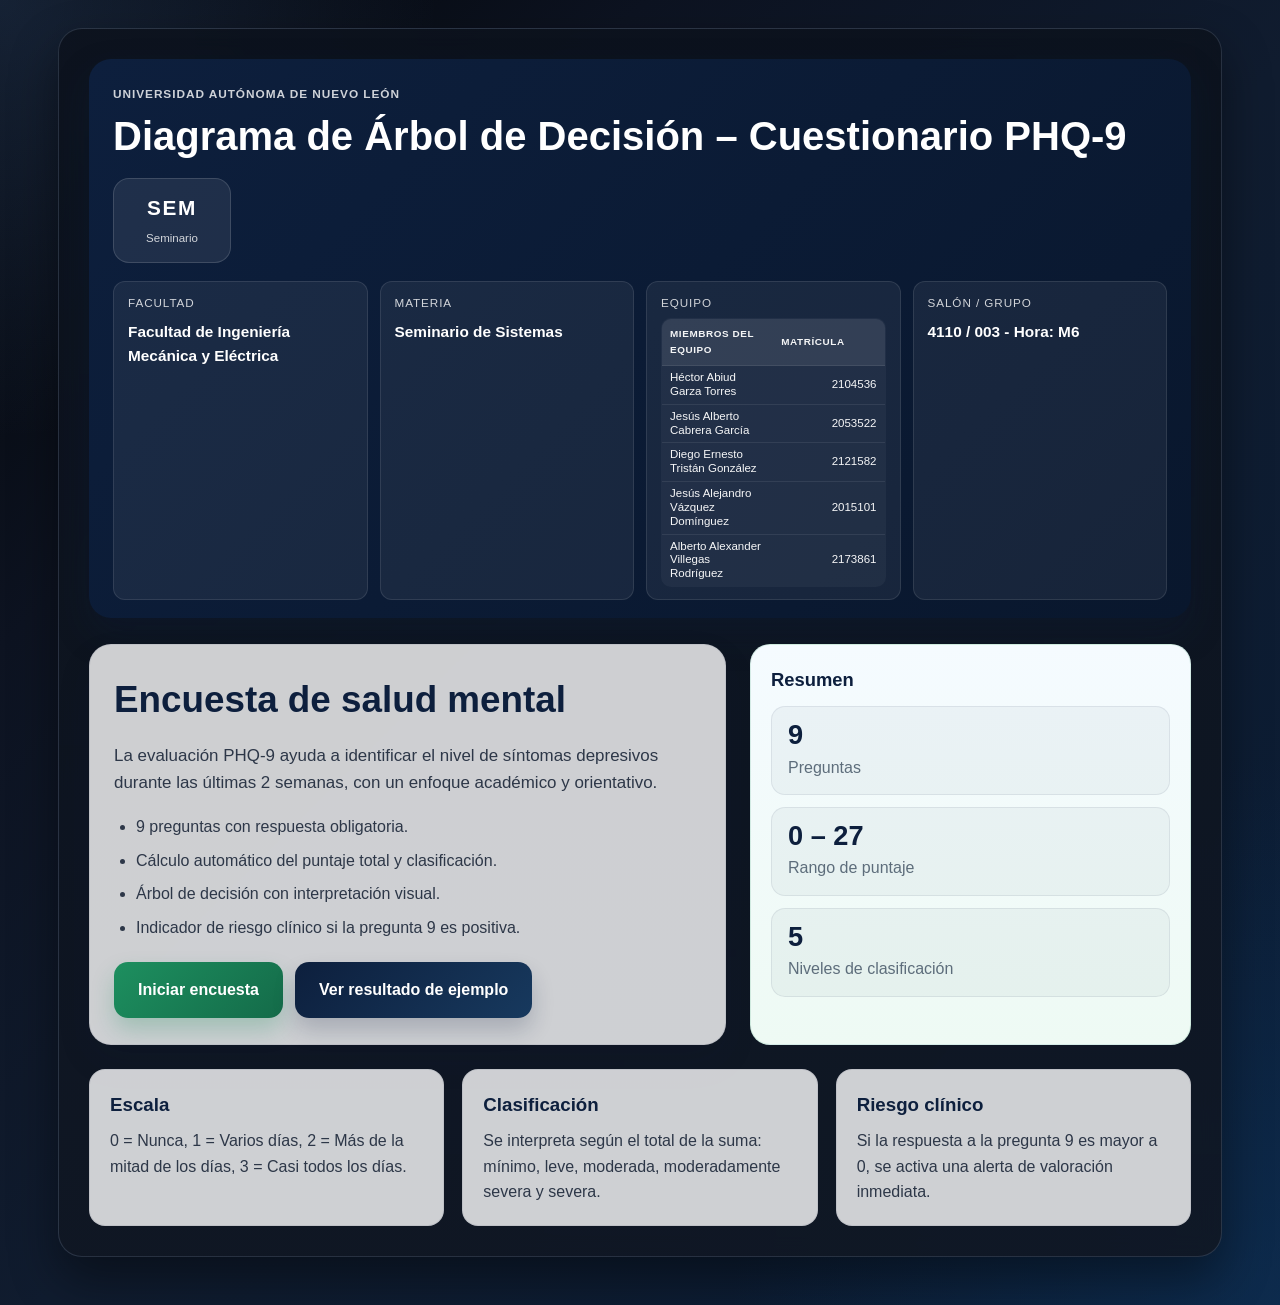
==== index.html @ 04b00671 "Add files via upload" ====
<!DOCTYPE html>
<html lang="es">
  <head>
    <meta charset="UTF-8" />
    <meta name="viewport" content="width=device-width, initial-scale=1.0" />
    <title>Diagrama de Árbol de Decisión – Cuestionario PHQ-9</title>
    <style>
      :root {
        --navy: #0d1f3d;
        --navy-deep: #09172d;
        --green: #1d8f5f;
        --green-deep: #146b49;
        --green-soft: #ebf8f1;
        --blue-soft: #edf4ff;
        --gray-50: #f8fafc;
        --gray-100: #eef3f7;
        --gray-200: #dfe7ee;
        --gray-500: #5d6d7b;
        --gray-700: #2d3748;
        --danger: #b42318;
        --danger-soft: #fff1f2;
        --shadow: 0 18px 40px rgba(8, 22, 43, 0.18);
      }

      * { box-sizing: border-box; }
      html { scroll-behavior: smooth; }
      body {
        margin: 0;
        min-height: 100vh;
        font-family: Arial, Helvetica, sans-serif;
        background:
          radial-gradient(circle at top left, rgba(106, 160, 255, 0.18), transparent 24%),
          radial-gradient(circle at bottom right, rgba(15, 52, 92, 0.6), transparent 30%),
          linear-gradient(135deg, #030608 0%, #0d1321 25%, #101c2f 52%, #0a1d36 100%);
        color: var(--gray-700);
        line-height: 1.6;
      }

      .container {
        max-width: 1200px;
        margin: 0 auto;
        padding: 28px 18px 48px;
      }

      .page-shell {
        background: linear-gradient(180deg, rgba(12, 18, 29, 0.88), rgba(16, 23, 35, 0.9));
        border: 1px solid rgba(148, 170, 199, 0.2);
        border-radius: 24px;
        box-shadow: 0 22px 48px rgba(0, 0, 0, 0.42);
        backdrop-filter: blur(10px);
        padding: 30px;
      }

      .topbar {
        background: linear-gradient(135deg, var(--navy) 0%, var(--navy-deep) 100%);
        color: #fff;
        border-radius: 22px;
        padding: 26px 24px 18px;
        box-shadow: 0 16px 35px rgba(13, 31, 61, 0.25);
      }

      .topbar-head {
        display: flex;
        align-items: flex-start;
        justify-content: space-between;
        gap: 18px;
        flex-wrap: wrap;
      }

      .eyebrow {
        margin: 0 0 8px;
        color: rgba(255,255,255,0.8);
        letter-spacing: 0.08em;
        text-transform: uppercase;
        font-size: 0.74rem;
        font-weight: 700;
      }

      h1 {
        margin: 0;
        font-size: clamp(2rem, 1.7rem + 1vw, 3rem);
        line-height: 1.2;
      }

      .institution-badge {
        min-width: 118px;
        background: rgba(255,255,255,0.08);
        border: 1px solid rgba(255,255,255,0.14);
        border-radius: 16px;
        padding: 12px 14px;
        text-align: center;
      }

      .institution-badge strong {
        display: block;
        font-size: 1.3rem;
        letter-spacing: 0.08em;
      }

      .institution-badge span {
        font-size: 0.72rem;
        opacity: 0.8;
      }

      .meta-grid {
        margin-top: 18px;
        display: grid;
        grid-template-columns: repeat(auto-fit, minmax(220px, 1fr));
        gap: 12px;
      }

      .meta-item {
        background: rgba(255,255,255,0.06);
        border: 1px solid rgba(255,255,255,0.1);
        border-radius: 12px;
        padding: 12px 14px;
        display: flex;
        flex-direction: column;
        justify-content: flex-start;
      }

      .meta-item span {
        display: block;
        font-size: 0.73rem;
        letter-spacing: 0.08em;
        text-transform: uppercase;
        opacity: 0.8;
      }

      .meta-item strong {
        display: block;
        margin-top: 8px;
        font-size: 0.96rem;
        line-height: 1.5;
      }

      .team-table {
        width: 100%;
        border-collapse: collapse;
        margin-top: 6px;
        background: rgba(255, 255, 255, 0.04);
        border: 1px solid rgba(255, 255, 255, 0.12);
        border-radius: 10px;
        overflow: hidden;
        table-layout: fixed;
      }

      .team-table th,
      .team-table td {
        text-align: left;
        padding: 5px 8px;
        border-bottom: 1px solid rgba(255, 255, 255, 0.08);
        vertical-align: middle;
      }

      .team-table thead th {
        background: rgba(255, 255, 255, 0.08);
        color: rgba(255, 255, 255, 0.95);
        font-size: 0.62rem;
        letter-spacing: 0.06em;
        text-transform: uppercase;
        padding-top: 7px;
        padding-bottom: 7px;
      }

      .team-table tbody td {
        color: rgba(255, 255, 255, 0.96);
        font-size: 0.72rem;
        line-height: 1.2;
      }

      .team-table tbody td:last-child {
        width: 26%;
        text-align: right;
        white-space: nowrap;
      }

      .team-table tbody tr:last-child td {
        border-bottom: none;
      }

      .hero {
        margin-top: 26px;
        display: grid;
        grid-template-columns: 1.3fr 0.9fr;
        gap: 24px;
        align-items: stretch;
      }

      .panel {
        background: rgba(255,255,255,0.8);
        border: 1px solid rgba(13,31,61,0.08);
        border-radius: 22px;
        padding: 26px 24px;
        box-shadow: 0 15px 36px rgba(13,31,61,0.08);
      }

      .hero-copy h2 {
        margin: 0 0 12px;
        color: var(--navy);
        font-size: clamp(2rem, 1.5rem + 1vw, 2.8rem);
      }

      .lead {
        margin: 0 0 18px;
        color: var(--gray-700);
        font-size: 1.06rem;
      }

      .feature-list {
        margin: 0;
        padding-left: 22px;
        color: var(--gray-700);
      }

      .feature-list li + li {
        margin-top: 8px;
      }

      .cta-stack {
        margin-top: 22px;
        display: flex;
        flex-wrap: wrap;
        gap: 12px;
      }

      .btn {
        display: inline-flex;
        align-items: center;
        justify-content: center;
        text-decoration: none;
        border: none;
        border-radius: 14px;
        padding: 15px 24px;
        font-weight: 700;
        font-size: 1rem;
        cursor: pointer;
        transition: transform 0.2s ease, box-shadow 0.2s ease;
      }

      .btn:hover, .btn:focus-visible {
        transform: translateY(-1px);
      }

      .btn-primary {
        background: linear-gradient(135deg, var(--green) 0%, var(--green-deep) 100%);
        color: #fff;
        box-shadow: 0 12px 22px rgba(29, 143, 95, 0.25);
      }

      .btn-secondary {
        background: linear-gradient(135deg, var(--navy) 0%, #17395e 100%);
        color: #fff;
        box-shadow: 0 12px 22px rgba(13, 31, 61, 0.2);
      }

      .mini-card {
        background: linear-gradient(180deg, #f5fbff 0%, #eefaf4 100%);
        border: 1px solid rgba(29, 143, 95, 0.15);
        border-radius: 20px;
        padding: 20px;
      }

      .mini-card h3 {
        margin: 0 0 12px;
        color: var(--navy);
        font-size: 1.15rem;
      }

      .stat-box {
        background: rgba(13,31,61,0.04);
        border: 1px solid rgba(13,31,61,0.08);
        border-radius: 14px;
        padding: 14px 16px;
        margin-bottom: 12px;
      }

      .stat-box strong {
        display: block;
        font-size: 1.7rem;
        color: var(--navy);
        line-height: 1;
      }

      .stat-box span {
        display: block;
        margin-top: 6px;
        color: var(--gray-500);
      }

      .info-grid {
        margin-top: 24px;
        display: grid;
        grid-template-columns: repeat(auto-fit, minmax(220px, 1fr));
        gap: 18px;
      }

      .info-card {
        background: rgba(255,255,255,0.8);
        border: 1px solid rgba(13,31,61,0.08);
        border-radius: 16px;
        padding: 20px;
      }

      .info-card h3 {
        margin: 0 0 8px;
        color: var(--navy);
      }

      .info-card p {
        margin: 0;
        color: var(--gray-700);
      }

      @media (max-width: 860px) {
        .hero { grid-template-columns: 1fr; }
      }
    </style>
  </head>
  <body>
    <div class="container">
      <div class="page-shell">
        <header class="topbar">
          <div class="topbar-head">
            <div>
              <p class="eyebrow">Universidad Autónoma de Nuevo León</p>
              <h1>Diagrama de Árbol de Decisión – Cuestionario PHQ-9</h1>
            </div>
            <div class="institution-badge" aria-label="Seminario de Sistemas">
              <strong>SEM</strong>
              <span>Seminario</span>
            </div>
          </div>

          <div class="meta-grid">
            <div class="meta-item">
              <span>Facultad</span>
              <strong>Facultad de Ingeniería Mecánica y Eléctrica</strong>
            </div>
            <div class="meta-item">
              <span>Materia</span>
              <strong>Seminario de Sistemas</strong>
            </div>
            <div class="meta-item">
              <span>Equipo</span>
              <table class="team-table" aria-label="Integrantes del equipo">
                <thead>
                  <tr>
                    <th>Miembros del Equipo</th>
                    <th>Matrícula</th>
                  </tr>
                </thead>
                <tbody>
                  <tr><td>Héctor Abiud Garza Torres</td><td>2104536</td></tr>
                  <tr><td>Jesús Alberto Cabrera García</td><td>2053522</td></tr>
                  <tr><td>Diego Ernesto Tristán González</td><td>2121582</td></tr>
                  <tr><td>Jesús Alejandro Vázquez Domínguez</td><td>2015101</td></tr>
                  <tr><td>Alberto Alexander Villegas Rodríguez</td><td>2173861</td></tr>
                </tbody>
              </table>
            </div>
            <div class="meta-item">
              <span>Salón / Grupo</span>
              <strong>4110 / 003 - Hora: M6</strong>
            </div>
          </div>
        </header>

        <main class="hero">
          <section class="panel hero-copy">
            <h2>Encuesta de salud mental</h2>
            <p class="lead">La evaluación PHQ-9 ayuda a identificar el nivel de síntomas depresivos durante las últimas 2 semanas, con un enfoque académico y orientativo.</p>
            <ul class="feature-list">
              <li>9 preguntas con respuesta obligatoria.</li>
              <li>Cálculo automático del puntaje total y clasificación.</li>
              <li>Árbol de decisión con interpretación visual.</li>
              <li>Indicador de riesgo clínico si la pregunta 9 es positiva.</li>
            </ul>
            <div class="cta-stack">
              <a href="encuesta.html" class="btn btn-primary">Iniciar encuesta</a>
              <a href="resultado.html" class="btn btn-secondary">Ver resultado de ejemplo</a>
            </div>
          </section>

          <aside class="mini-card" aria-label="Resumen previo">
            <h3>Resumen</h3>
            <div class="stat-box">
              <strong>9</strong>
              <span>Preguntas</span>
            </div>
            <div class="stat-box">
              <strong>0 – 27</strong>
              <span>Rango de puntaje</span>
            </div>
            <div class="stat-box">
              <strong>5</strong>
              <span>Niveles de clasificación</span>
            </div>
          </aside>
        </main>

        <section class="info-grid">
          <article class="info-card">
            <h3>Escala</h3>
            <p>0 = Nunca, 1 = Varios días, 2 = Más de la mitad de los días, 3 = Casi todos los días.</p>
          </article>
          <article class="info-card">
            <h3>Clasificación</h3>
            <p>Se interpreta según el total de la suma: mínimo, leve, moderada, moderadamente severa y severa.</p>
          </article>
          <article class="info-card">
            <h3>Riesgo clínico</h3>
            <p>Si la respuesta a la pregunta 9 es mayor a 0, se activa una alerta de valoración inmediata.</p>
          </article>
        </section>
      </div>
    </div>
  </body>
</html>
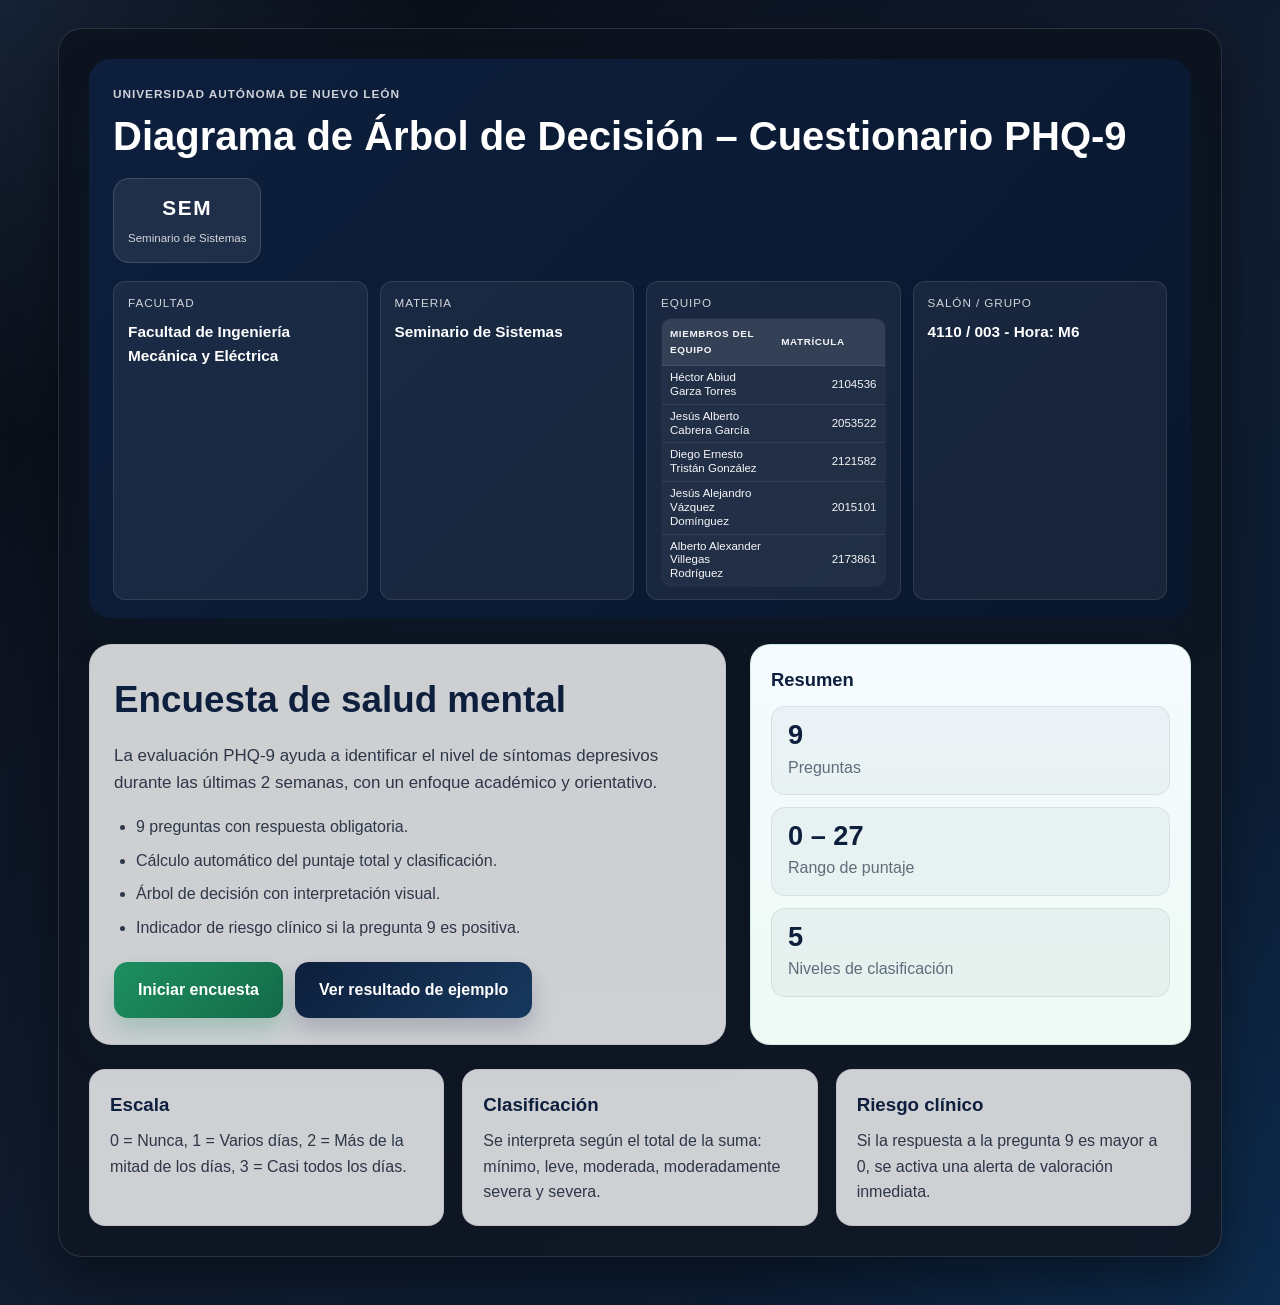
==== commit d0ca700c: "Add files via upload" ====
--- a/index.html
+++ b/index.html
@@ -328,7 +328,7 @@
             </div>
             <div class="institution-badge" aria-label="Seminario de Sistemas">
               <strong>SEM</strong>
-              <span>Seminario</span>
+              <span>Seminario de Sistemas</span>
             </div>
           </div>
 
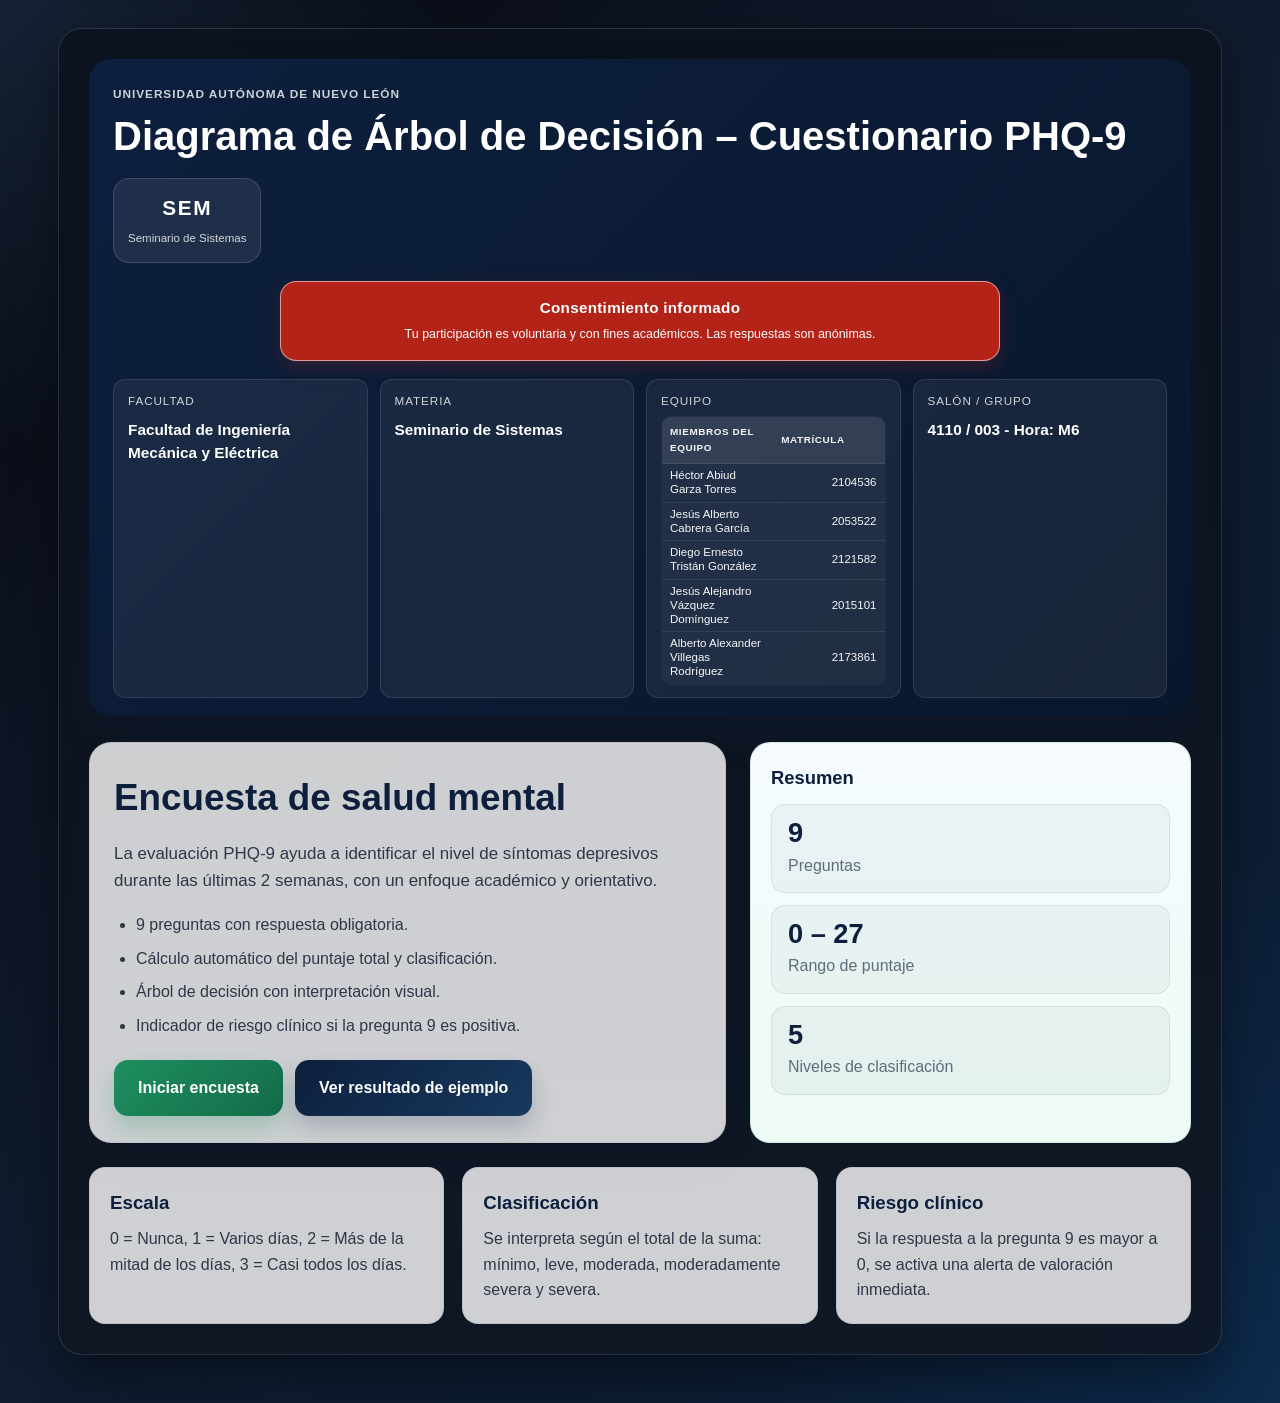
==== commit f2b5d064: "Add files via upload" ====
--- a/index.html
+++ b/index.html
@@ -102,6 +102,26 @@
         opacity: 0.8;
       }
 
+      .consent-notice {
+        width: min(720px, 100%);
+        margin: 18px auto 0;
+        padding: 14px 18px;
+        background: #b42318;
+        border-color: rgba(255, 255, 255, 0.55);
+        box-shadow: 0 6px 18px rgba(180, 35, 24, 0.25);
+        text-align: center;
+      }
+
+      .consent-notice strong {
+        font-size: 0.95rem;
+        letter-spacing: 0.02em;
+      }
+
+      .consent-notice span {
+        font-size: 0.78rem;
+        opacity: 1;
+      }
+
       .meta-grid {
         margin-top: 18px;
         display: grid;
@@ -330,6 +350,10 @@
               <strong>SEM</strong>
               <span>Seminario de Sistemas</span>
             </div>
+          </div>
+          <div class="institution-badge consent-notice" aria-label="Consentimiento informado">
+            <strong>Consentimiento informado</strong>
+            <span>Tu participación es voluntaria y con fines académicos. Las respuestas son anónimas.</span>
           </div>
 
           <div class="meta-grid">
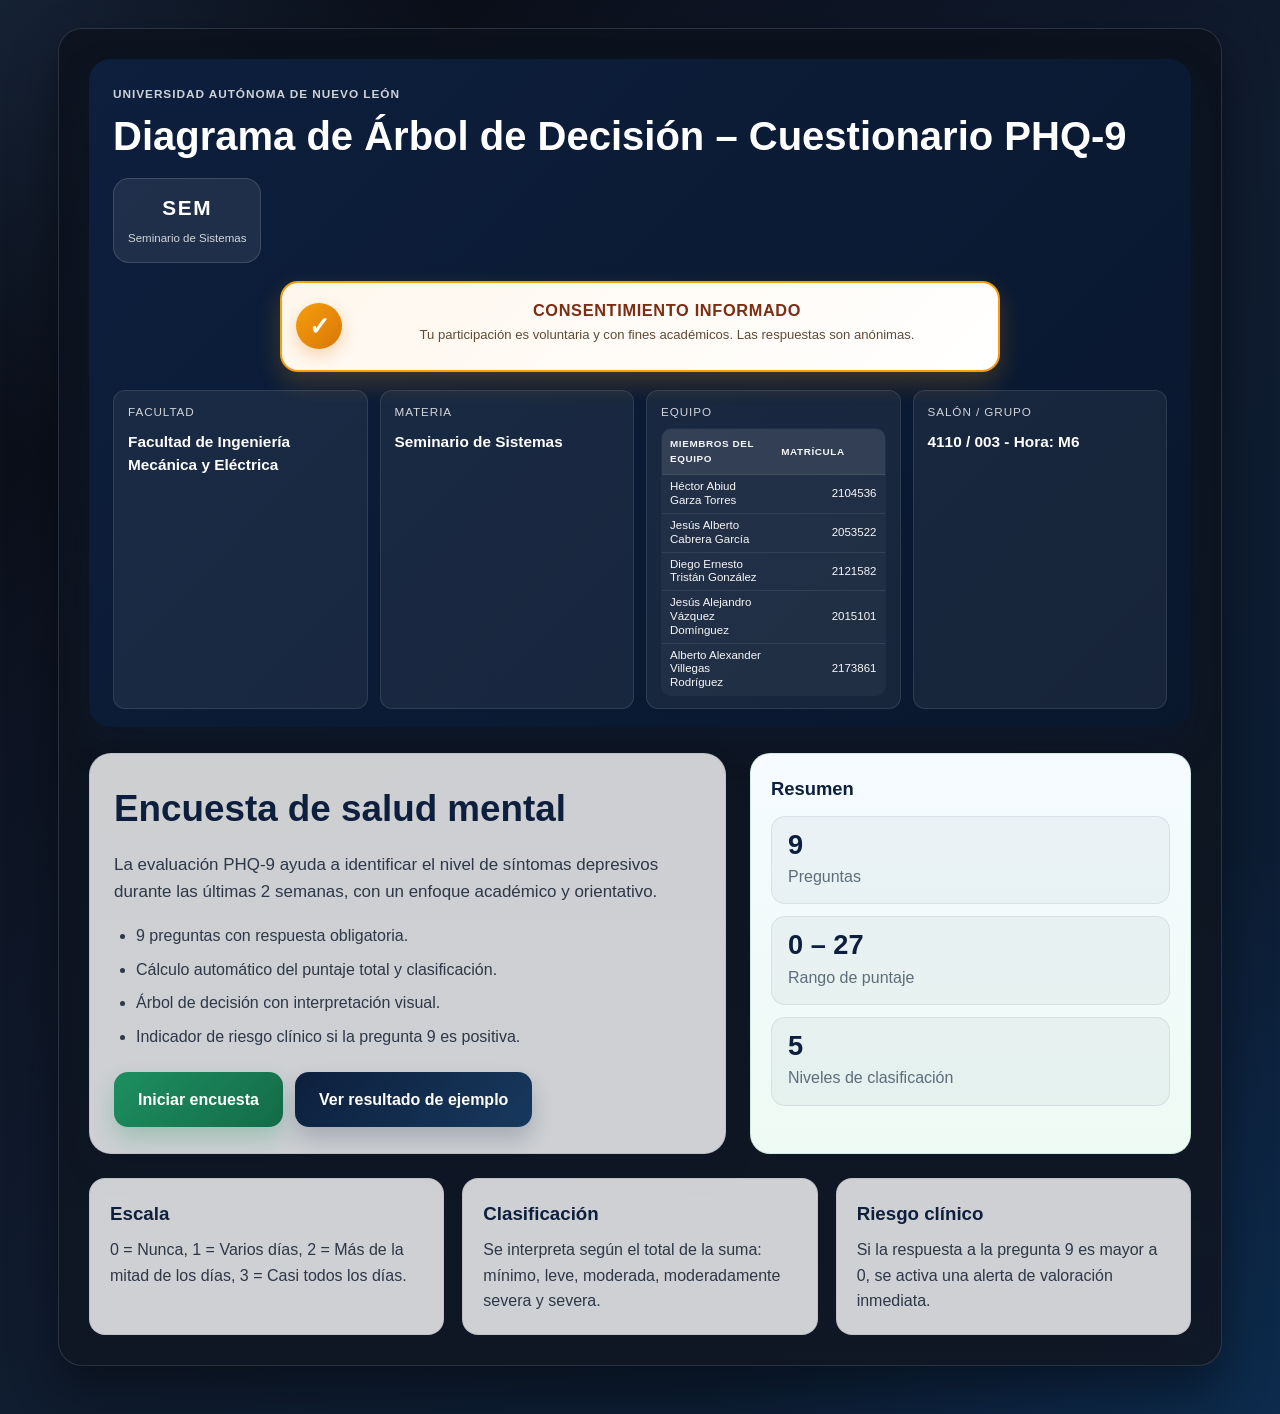
==== commit 353eac20: "Add files via upload" ====
--- a/index.html
+++ b/index.html
@@ -105,20 +105,51 @@
       .consent-notice {
         width: min(720px, 100%);
         margin: 18px auto 0;
-        padding: 14px 18px;
-        background: #b42318;
-        border-color: rgba(255, 255, 255, 0.55);
-        box-shadow: 0 6px 18px rgba(180, 35, 24, 0.25);
+        min-width: 0;
+        position: relative;
+        display: grid;
+        grid-template-columns: 46px 1fr;
+        gap: 12px;
+        align-items: center;
+        padding: 14px 18px 14px 14px;
+        background: linear-gradient(135deg, #fff7ed 0%, #fff 100%);
+        border: 2px solid #f59e0b;
+        border-radius: 18px;
+        box-shadow: 0 10px 24px rgba(245, 158, 11, 0.22);
         text-align: center;
+        color: var(--gray-700);
+        overflow: hidden;
+      }
+
+      .consent-notice::before {
+        content: "✓";
+        width: 46px;
+        height: 46px;
+        display: inline-flex;
+        align-items: center;
+        justify-content: center;
+        grid-row: 1 / 3;
+        border-radius: 50%;
+        background: linear-gradient(135deg, #f59e0b 0%, #d97706 100%);
+        color: #fff;
+        font-size: 1.55rem;
+        font-weight: 900;
+        box-shadow: 0 6px 16px rgba(217, 119, 6, 0.28);
       }
 
       .consent-notice strong {
-        font-size: 0.95rem;
-        letter-spacing: 0.02em;
+        color: #7c2d12;
+        font-size: 1.02rem;
+        letter-spacing: 0.04em;
+        text-transform: uppercase;
       }
 
       .consent-notice span {
-        font-size: 0.78rem;
+        color: #5f4b35;
+        display: block;
+        margin-top: 2px;
+        font-size: 0.82rem;
+        line-height: 1.45;
         opacity: 1;
       }
 
@@ -334,6 +365,23 @@
 
       @media (max-width: 860px) {
         .hero { grid-template-columns: 1fr; }
+        .consent-notice {
+          grid-template-columns: 38px 1fr;
+          gap: 10px;
+          text-align: left;
+          padding: 12px;
+        }
+        .consent-notice::before {
+          width: 38px;
+          height: 38px;
+          font-size: 1.25rem;
+        }
+        .consent-notice strong {
+          font-size: 0.88rem;
+        }
+        .consent-notice span {
+          font-size: 0.76rem;
+        }
       }
     </style>
   </head>
@@ -352,8 +400,10 @@
             </div>
           </div>
           <div class="institution-badge consent-notice" aria-label="Consentimiento informado">
-            <strong>Consentimiento informado</strong>
-            <span>Tu participación es voluntaria y con fines académicos. Las respuestas son anónimas.</span>
+            <div>
+              <strong>Consentimiento informado</strong>
+              <span>Tu participación es voluntaria y con fines académicos. Las respuestas son anónimas.</span>
+            </div>
           </div>
 
           <div class="meta-grid">
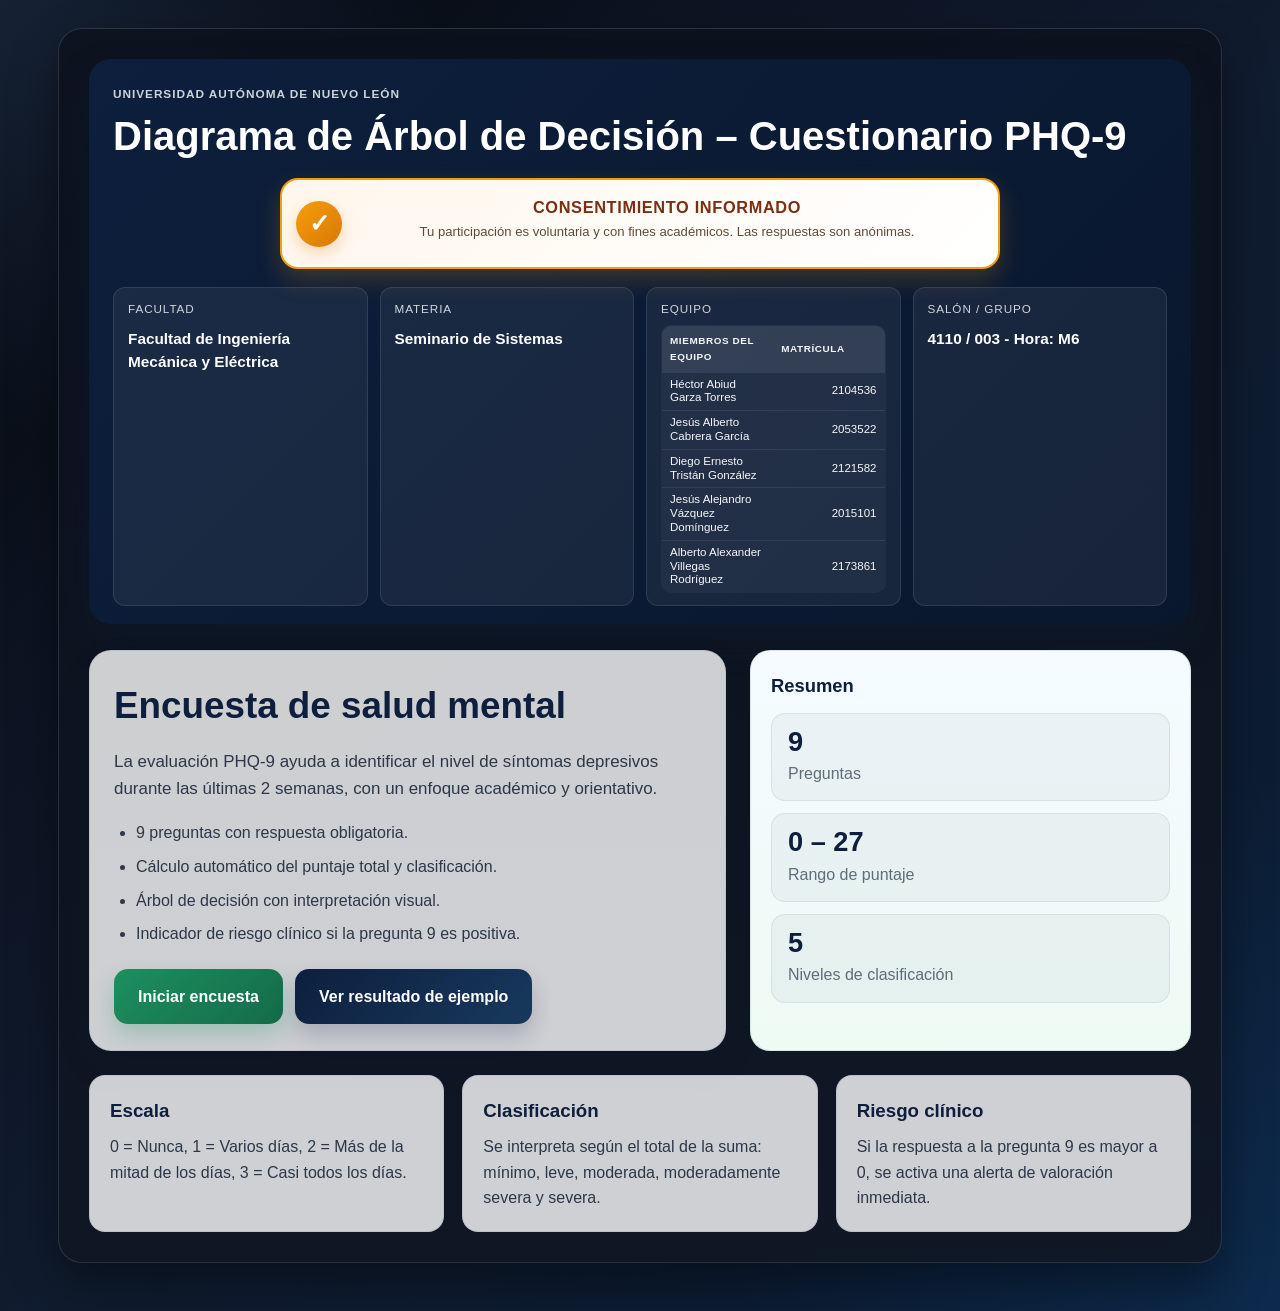
==== commit 6348f33b: "Add files via upload" ====
--- a/index.html
+++ b/index.html
@@ -394,10 +394,6 @@
               <p class="eyebrow">Universidad Autónoma de Nuevo León</p>
               <h1>Diagrama de Árbol de Decisión – Cuestionario PHQ-9</h1>
             </div>
-            <div class="institution-badge" aria-label="Seminario de Sistemas">
-              <strong>SEM</strong>
-              <span>Seminario de Sistemas</span>
-            </div>
           </div>
           <div class="institution-badge consent-notice" aria-label="Consentimiento informado">
             <div>
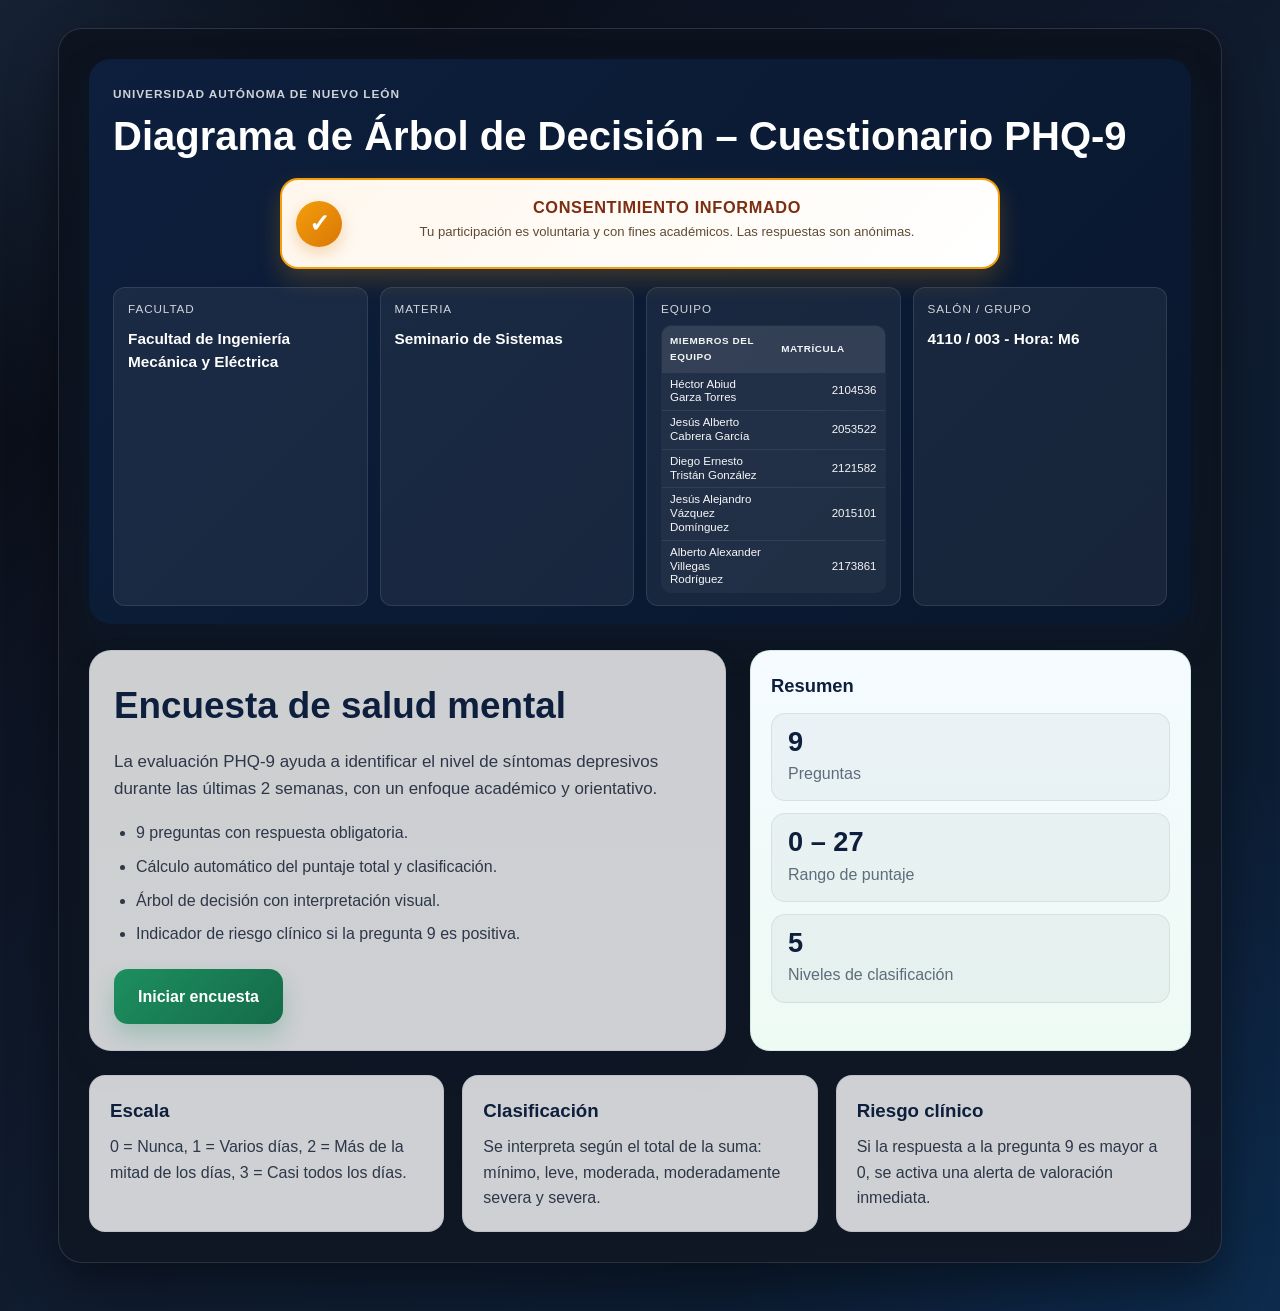
==== commit ba3880e4: "Add files via upload" ====
--- a/index.html
+++ b/index.html
@@ -448,7 +448,6 @@
             </ul>
             <div class="cta-stack">
               <a href="encuesta.html" class="btn btn-primary">Iniciar encuesta</a>
-              <a href="resultado.html" class="btn btn-secondary">Ver resultado de ejemplo</a>
             </div>
           </section>
 
